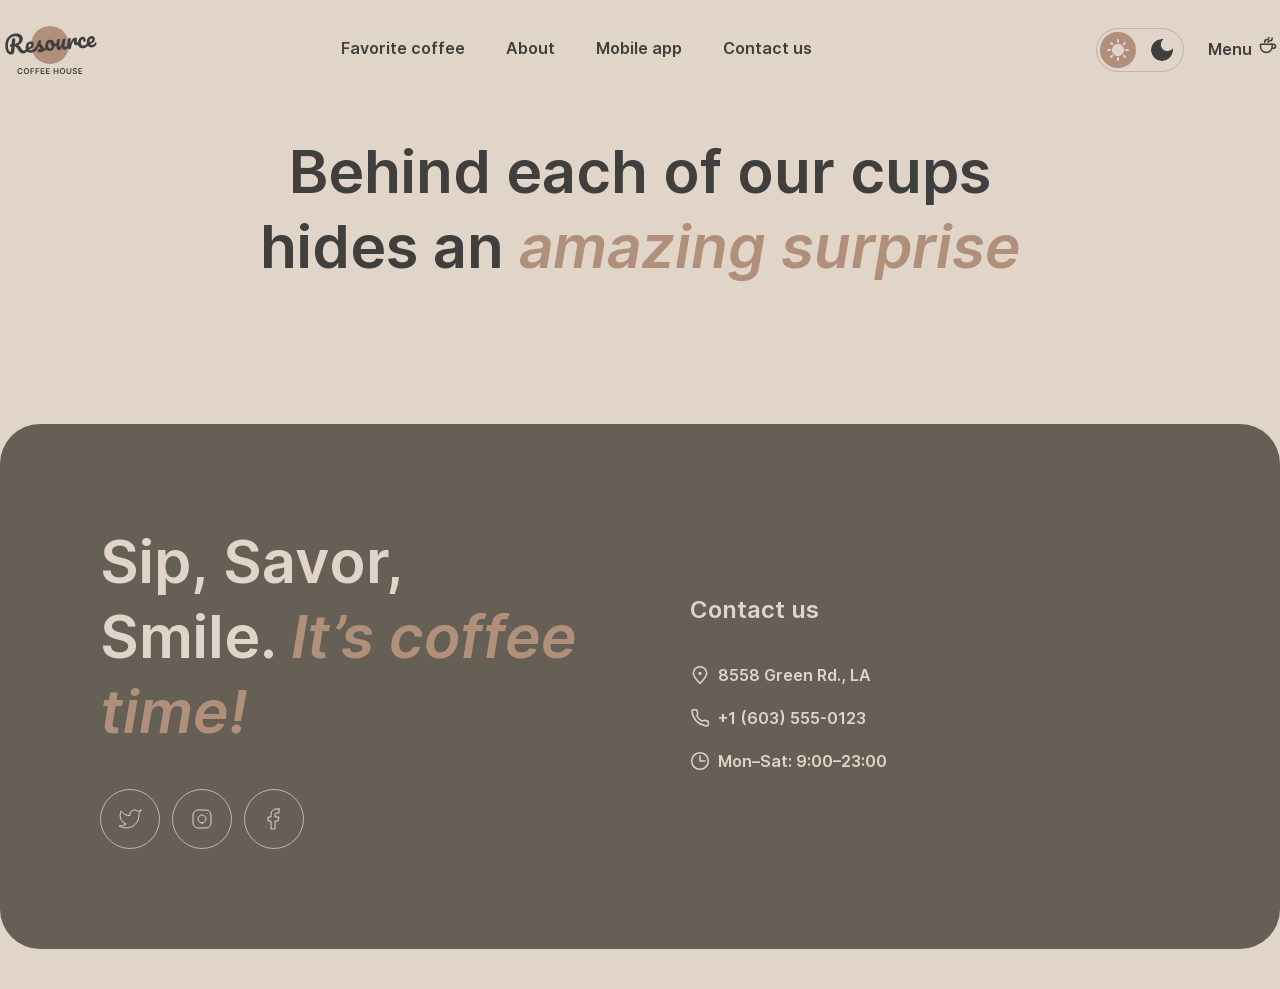
==== catalog/index.html @ 2cb9c3e8 "feat: add catalog page" ====
<!DOCTYPE html>
<html lang="en">
	<head>
		<meta charset="UTF-8" />
		<meta name="viewport" content="width=device-width, initial-scale=1.0" />
		<title>Coffee House</title>
		<link rel="shortcut icon" type="image/svg" href="../assets/img/favicon.svg">
		<link rel="stylesheet" href="../assets/css/normalize.css">
		<link rel="stylesheet" href="../assets/css/style.css">
	</head>
	<body>
		<header class="header">
			<div class="wrapper">
				<div class="logo">
					<a href="../" class="logo__link">
						<img src="../assets/img/logo.svg" alt="logo" class="logo__img" width="100" height="60">
					</a>
				</div>
				<nav class="nav">
					<ul class="nav__list list-reset">
						<li class="nav__item"><a href="../#favorite" class="nav__link">Favorite coffee</a></li>
						<li class="nav__item"><a href="../#about" class="nav__link">About</a></li>
						<li class="nav__item"><a href="../#app" class="nav__link">Mobile app</a></li>
						<li class="nav__item"><a href="#footer" class="nav__link">Contact us</a></li>
					</ul>
				</nav>
				<div class="actions">
					<button class="theme-btn btn-reset" aria-label="Toggle theme">
						<svg class="theme-btn__icon theme-btn__icon_light active" aria-hidden="true">
							<use xlink:href="/assets/img/svg/sun.svg#sun"></use>
						</svg>
						<svg class="theme-btn__icon theme-btn__icon_dark" aria-hidden="true">
							<use xlink:href="/assets/img/svg/moon.svg#moon"></use>
						</svg>
					</button>
					<a href="./" class="menu-btn btn-reset"><span class="menu-btn__text">Menu</span>
						<svg class="menu-btn__icon" aria-hidden="true">
							<use xlink:href="/assets/img/svg/cup.svg#cup"></use>
						</svg>
					</a>
					<button class="burger btn-reset" aria-label="open burger">
            <span class="burger__line" aria-hidden="true"></span>
            <span class="burger__line" aria-hidden="true"></span>
          </button>
					<span class="overlay" aria-hidden="true"></span>
				</div>
			</div>
		</header>

		<main>
			<section class="menu">
				<div class="wrapper">
					<h1 class="title">Behind each of our cups hides an <em class="text-accent">amazing surprise</em></h1>
				</div>
			</section>
		</main>
	
		<footer class="footer" id="footer">
			<div class="wrapper">
				<div class="promo">
					<h2 class="title">Sip, Savor, Smile. 
						<em class="text-accent">It’s coffee time!</em>
					</h2>
					<ul class="social__list list-reset">
						<li class="social__item">
							<a href="" class="social__link" aria-label="Twitter" target="_blank" rel="noopener noreferrer">
								<svg class="icon" aria-hidden="true">
									<use xlink:href="../assets/img/svg/social/twitter.svg#link"></use>
								</svg>
							</a>
						</li>
						<li class="social__item">
							<a href="" class="social__link" aria-label="Instagram" target="_blank" rel="noopener noreferrer">
								<svg class="icon" aria-hidden="true">
									<use xlink:href="../assets/img/svg/social/instagram.svg#link"></use>
								</svg>
							</a>
						</li>
						<li class="social__item">
							<a href="" class="social__link" aria-label="Facebook" target="_blank" rel="noopener noreferrer">
								<svg class="icon" aria-hidden="true">
									<use xlink:href="../assets/img/svg/social/facebook.svg#link"></use>
								</svg>
							</a>
						</li>
					</ul>
				</div>
				<div class="contacts">
					<p class="contacts__title">Contact us</p>
					<ul class="contacts__list list-reset">
						<li class="contacts__item">
							<a href="https://maps.app.goo.gl/okd1rXwTDixUdJB59" class="contacts__link" target="_blank" rel="noopener noreferrer">
								<svg class="contacts__icon" aria-hidden="true">
									<use xlink:href="../assets/img/svg/contact/map.svg#link"></use>
								</svg>
								<span class="contacts__text">8558 Green Rd., LA</span>
							</a>
						</li>
						<li class="contacts__item">
							<a href="tel:+16035550123" class="contacts__link" target="_blank" rel="noopener noreferrer">
								<svg class="contacts__icon" aria-hidden="true">
									<use xlink:href="../assets/img/svg/contact/phone.svg#link"></use>
								</svg>
								<span class="contacts__text">+1 (603) 555-0123</span>
							</a>
						</li>
						<li class="contacts__item">
							<a href="" class="contacts__link">
								<svg class="contacts__icon" aria-hidden="true">
									<use xlink:href="../assets/img/svg/contact/clock.svg#link"></use>
								</svg>
								<span class="contacts__text">Mon–Sat: 9:00–23:00</span>
							</a>
						</li>
					</ul>
				</div>
			</div>
		</footer>

		<script src="../assets/js/burger.js"></script>
		<script src="../assets/js/theme.js"></script>
	</body>
</html>
---- assets/css/style.css ----
* {
  margin: 0;
  padding: 0;
  box-sizing: border-box;
}

section {
  padding: 50px 0;
}

.sprite {
  display: none;
}

.disable-scroll {
  overflow: hidden;
  -webkit-user-select: none;
     -moz-user-select: none;
          user-select: none;
}

@font-face {
  font-family: "Inter";
  src: local("Inter Regular"), local("Inter-Regular"), url(../fonts/Inter-Regular.woff2) format("woff2");
  font-weight: 400;
  font-display: swap;
  font-style: normal;
}
@font-face {
  font-family: "Inter";
  src: local("Inter Medium"), local("Inter-Medium"), url(../fonts/Inter-Medium.woff2) format("woff2");
  font-weight: 500;
  font-display: swap;
  font-style: normal;
}
@font-face {
  font-family: "Inter";
  src: local("Inter SemiBold"), local("Inter-SemiBold"), url(../fonts/Inter-SemiBold.woff2) format("woff2");
  font-weight: 600;
  font-display: swap;
  font-style: normal;
}
@font-face {
  font-family: "Inter";
  src: local("Inter SemiBoldItalic"), local("Inter-SemiBoldItalic"), url(../fonts/Inter-SemiBoldItalic.woff2) format("woff2");
  font-weight: 600;
  font-display: swap;
  font-style: italic;
}
:root {
  --bg: #e1d4c9;
  --bg-footer: #665f55;
  --text: #403f3d;
  --accent: #a9754f;
  --inverse: #e1d4c9;
  --border: #c1b6ad;
  --border-inverse: #665f55;
  --overlay: rgba(64, 63, 61, 0.5019607843);
}

[data-theme=dark] {
  --bg: #292826;
  --bg-footer: #403f3d;
  --text: #e1d4c9;
  --accent: #b0907a;
  --inverse: #e1d4c9;
  --border: #665f55;
  --border-inverse: #c1b6ad;
  --overlay: rgba(41, 40, 38, 0.5019607843);
}

body {
  font-family: "Inter", "Verdana", sans-serif;
  font-style: normal;
  font-weight: 600;
  font-size: 16px;
  line-height: 1.25;
  background-color: var(--bg);
  color: var(--text);
  transition: background-color 0.3s ease-in-out, color 0.3s ease-in-out;
}

.wrapper {
  width: 100%;
  max-width: 1360px;
  margin: 0 auto;
}

.title {
  margin-bottom: 40px;
  font-size: 60px;
}

.text-accent {
  font-style: italic;
  color: #b0907a;
}

@media screen and (max-width: 992px) {
  .wrapper {
    padding-left: 15px;
    padding-right: 15px;
  }
}
.banner {
  padding-top: 15px;
}
.banner .wrapper {
  padding: 100px;
  background: center/cover no-repeat url("../img/banner.avif");
  border-radius: 40px;
}
.banner__content {
  max-width: 530px;
  display: flex;
  flex-direction: column;
  row-gap: 41px;
  color: var(--inverse);
}
.banner__title {
  font-size: 72px;
  line-height: 1.05;
}
.banner__descr {
  font-weight: 500;
  font-size: 16px;
  line-height: 1.5;
}

.footer {
  margin: 50px 0 40px;
  color: var(--inverse);
}
.footer .wrapper {
  display: flex;
  justify-content: space-between;
  align-items: center;
  -moz-column-gap: 100px;
       column-gap: 100px;
  padding: 100px;
  background-color: var(--bg-footer);
  border-radius: 40px;
}
.footer .wrapper > * {
  flex: 1 1 50%;
}
.footer .social__list {
  display: flex;
  -moz-column-gap: 12px;
       column-gap: 12px;
}
.footer .social__item {
  line-height: 0;
}
.footer .social__link {
  width: 60px;
  height: 60px;
  display: inline-flex;
  justify-content: center;
  align-items: center;
  border: 1px solid var(--border);
  border-radius: 50%;
}
.footer .social__link .icon {
  width: 24px;
  height: 24px;
}
.footer .contacts__title {
  font-size: 24px;
  line-height: 1.25;
}
.footer .contacts__list {
  margin-top: 38px;
  display: flex;
  flex-direction: column;
  align-items: flex-start;
  row-gap: 14px;
}
.footer .contacts__item {
  line-height: 0;
}
.footer .contacts__link {
  padding-bottom: 3px;
  display: flex;
  align-items: center;
  -moz-column-gap: 8px;
       column-gap: 8px;
  color: inherit;
  border-bottom: 2px solid transparent;
  transition: border-bottom 0.3s ease-in-out;
}
.footer .contacts__link:hover {
  border-color: #e1d4c9;
}
.footer .contacts__icon {
  width: 20px;
  height: 20px;
}
.footer .contacts__text {
  font-size: 16px;
  line-height: 1.5;
}

.header {
  margin-top: 20px;
}
.header .wrapper {
  display: flex;
  justify-content: space-between;
  align-items: center;
  -moz-column-gap: 20px;
       column-gap: 20px;
}
.header .logo__img {
  width: 100px;
  height: 60px;
}
.header .actions {
  margin-top: -5px;
  display: flex;
  align-items: center;
  -moz-column-gap: 22px;
       column-gap: 22px;
}
.header .wrapper:not(:has(.nav.open)) .overlay {
  opacity: 0;
  visibility: hidden;
}
.header .wrapper:has(.nav.open) .overlay {
  opacity: 1;
  visibility: visible;
}

.nav__list {
  margin-top: -8px;
  margin-left: -43px;
  display: flex;
  justify-content: center;
  align-items: center;
  -moz-column-gap: 37px;
       column-gap: 37px;
}
.nav__link {
  padding: 6px 0;
  color: var(--text);
  border: 2px solid transparent;
  transition: border-color 0.3s ease-in-out;
}
.nav__link:hover {
  border-bottom: 2px solid var(--text);
}

@media screen and (max-width: 992px) {
  .nav__list,
  .header .actions {
    margin: 0;
  }
}
@media screen and (max-width: 830px) {
  .nav {
    position: fixed;
    z-index: 15;
    top: 0;
    right: -100%;
    width: min(100vw, 768px);
    height: 100vh;
    background-color: var(--bg);
    display: flex;
    flex-direction: column;
    align-items: center;
    justify-content: center;
    row-gap: 25px;
    opacity: 0;
    visibility: hidden;
    transition: right 0.3s linear, opacity 0.3s ease, visibility 0.3s ease;
  }
  .nav.open {
    right: 0;
    opacity: 1;
    visibility: visible;
  }
  .nav.open .nav__list {
    flex-direction: column;
    row-gap: 30px;
  }
}
.burger {
  flex-shrink: 0;
  width: 44px;
  height: 44px;
  position: relative;
  z-index: 0;
  cursor: pointer;
  background-color: transparent;
  border: 1px solid var(--text);
  border-radius: 50%;
}
.burger__line {
  width: 16px;
  height: 2px;
  display: block;
  position: absolute;
  left: 50%;
  background-color: var(--text);
}
.burger__line:nth-child(1) {
  top: calc(50% - 4px);
  transform: translateX(-50%) translateY(0);
  transition: top 0.3s cubic-bezier(0.21, 0.83, 0.26, 0.87) 0.3s, transform 0.3s cubic-bezier(0.21, 0.83, 0.26, 0.87);
}
.burger__line:nth-child(2) {
  top: calc(50% + 4px);
  transform: translateX(-50%) translateY(-100%);
  transition: top 0.3s cubic-bezier(0.21, 0.83, 0.26, 0.87) 0.3s, transform 0.3s cubic-bezier(0.21, 0.83, 0.26, 0.87);
}

.burger_open .burger__line:nth-child(1) {
  top: 50%;
  transform: translateX(-50%) translateY(-50%) rotate(45deg);
  transition: top 0.3s cubic-bezier(0.21, 0.83, 0.26, 0.87), transform 0.3s cubic-bezier(0.21, 0.83, 0.26, 0.87) 0.3s;
}
.burger_open .burger__line:nth-child(2) {
  top: 50%;
  transform: translateX(-50%) translateY(-50%) rotate(-45deg);
  transition: top 0.3s cubic-bezier(0.21, 0.83, 0.26, 0.87), transform 0.3s cubic-bezier(0.21, 0.83, 0.26, 0.87) 0.3s;
}

.overlay {
  position: fixed;
  z-index: 5;
  inset: 0;
  background-color: var(--overlay);
  backdrop-filter: blur(2px);
  transition: opacity 0.3s ease-in-out, visibility 0.3s linear;
}

@media screen and (min-width: 830.5px) {
  .burger,
  .overlay {
    display: none;
  }
}
.carousel .title {
  text-align: center;
}
.carousel .slider {
  position: relative;
  z-index: 0;
  padding-bottom: 43px;
}
.carousel .slider__btn {
  position: absolute;
  top: calc(50% - 22px);
  transform: translateY(-50%);
  z-index: 5;
}
.carousel .slider__btn_next {
  right: 5px;
}
.carousel .slider__btn_prev {
  left: 5px;
}
.carousel .slider__pagination {
  position: absolute;
  bottom: 0;
  left: 0;
  right: 0;
  display: flex;
  justify-content: center;
  align-items: center;
  -moz-column-gap: 12px;
       column-gap: 12px;
}
.carousel .slider__pagination .bullet {
  width: 40px;
  height: 5px;
  border-radius: 100px;
  background-color: var(--border);
  cursor: pointer;
  transition: background-color 0.3s ease-in-out;
}
.carousel .slider__pagination .bullet.active {
  background-color: var(--border-inverse);
}
.carousel .slide {
  display: flex;
  flex-direction: column;
  align-items: center;
}
.carousel .slide__title {
  margin-top: 21px;
  font-size: 24px;
  line-height: 1.25;
}
.carousel .slide__descr {
  max-width: 470px;
  margin-top: 15px;
  font-size: 16px;
  font-weight: 500;
  line-height: 1.5;
  text-align: center;
}
.carousel .slide__price {
  margin-top: 17px;
  font-size: 24px;
}

.gallery .imgs {
  -moz-column-count: 2;
       column-count: 2;
  -moz-column-gap: 40px;
       column-gap: 40px;
  width: 100%;
}
.gallery .imgs__item {
  display: inline-block;
  width: 100%;
  margin-bottom: 36px;
}
.gallery .imgs__img {
  width: 100%;
  height: auto;
  display: block;
  border-radius: 20px;
  transition: transform 0.3s ease-in-out;
}
.gallery .imgs__img:hover {
  transform: scale(0.9);
}

.app {
  padding-top: 10px;
}
.app .wrapper {
  display: flex;
  justify-content: space-between;
  align-items: center;
}
.app__info {
  display: flex;
  flex-direction: column;
  row-gap: 40px;
}
.app__info .title {
  margin: 0;
}
.app__descr {
  max-width: 630px;
  font-weight: 400;
  line-height: 1.5;
}
.app__img {
  flex-shrink: 0;
}
.app__links {
  display: flex;
  align-items: center;
  -moz-column-gap: 20px;
       column-gap: 20px;
}
.app__link {
  display: inline-block;
  width: 200px;
  height: 64px;
  padding: 12px 20px;
  border: 1px solid var(--border-inverse);
  border-radius: 100px;
  transition: background-color 0.3s ease-in-out;
}
.app__link:hover {
  background-color: var(--bg-footer);
}
.app__link:hover .icon {
  fill: #e1d4c9;
}
.app__link .icon {
  width: 122px;
  height: 40px;
  fill: var(--text);
  transition: fill 0.3s ease-in-out;
}
.app__link_gp .icon {
  width: 136px;
}

.menu .title {
  max-width: 800px;
  margin: 0 auto 40px;
  text-align: center;
}

.brn {
  border: 1px solid #665f55;
}

.banner__link {
  width: 200px;
  height: 64px;
  display: flex;
  justify-content: center;
  align-items: center;
  -moz-column-gap: 8px;
       column-gap: 8px;
  color: var(--text);
  background-color: var(--bg);
  border-radius: 100px;
}
.banner__link .icon {
  width: 20px;
  height: 20px;
  display: none;
  stroke: var(--text);
}
.banner__link:hover .icon {
  display: block;
}

.menu-btn {
  padding: 0 0 6px;
  font-size: 16px;
  font-weight: 600;
  color: var(--text);
  display: flex;
  align-items: baseline;
  -moz-column-gap: 6px;
       column-gap: 6px;
  border: 2px solid transparent;
  transition: border-color 0.3s ease-in-out;
}
.menu-btn:hover {
  border-bottom: 2px solid var(--text);
}
.menu-btn__icon {
  width: 20px;
  height: 20px;
  stroke: var(--text);
}

.theme-btn {
  padding: 3px;
  display: flex;
  align-items: center;
  -moz-column-gap: 8px;
       column-gap: 8px;
  border: 1px solid #c1b6ad;
  border-radius: 100px;
}
.theme-btn:hover .theme-btn__icon:not(.active) {
  fill: #e1d4c9;
  background-color: var(--bg-footer);
}
.theme-btn__icon {
  width: 36px;
  height: 36px;
  padding: 7px;
  border-radius: 50%;
  background-color: transparent;
  transition: background-color 0.3s ease-in-out, fill 0.3s ease-in-out;
}
.theme-btn__icon_light {
  fill: var(--inverse);
}
.theme-btn__icon_dark {
  fill: var(--text);
}
.theme-btn__icon.active {
  fill: #e1d4c9;
  background-color: #b0907a;
}

.slider__btn {
  width: 60px;
  height: 60px;
  border: 1px solid var(--border-inverse);
  border-radius: 50%;
  cursor: pointer;
  background-color: transparent;
  transition: background-color 0.3s ease-in-out, border-color 0.3s ease-in-out;
}
.slider__btn .btn__icon {
  width: 14px;
  height: 13px;
  fill: "none";
  stroke: var(--text);
  transition: stroke 0.3s ease-in-out;
}
.slider__btn:hover {
  border-color: var(--bg-footer);
  background-color: var(--bg-footer);
}
.slider__btn:hover .btn__icon {
  stroke: var(--inverse);
}
.slider__btn_prev .btn__icon {
  transform: scaleX(-1);
}

@media screen and (max-width: 830px) {
  .menu-btn {
    display: none;
  }
}/*# sourceMappingURL=style.css.map */
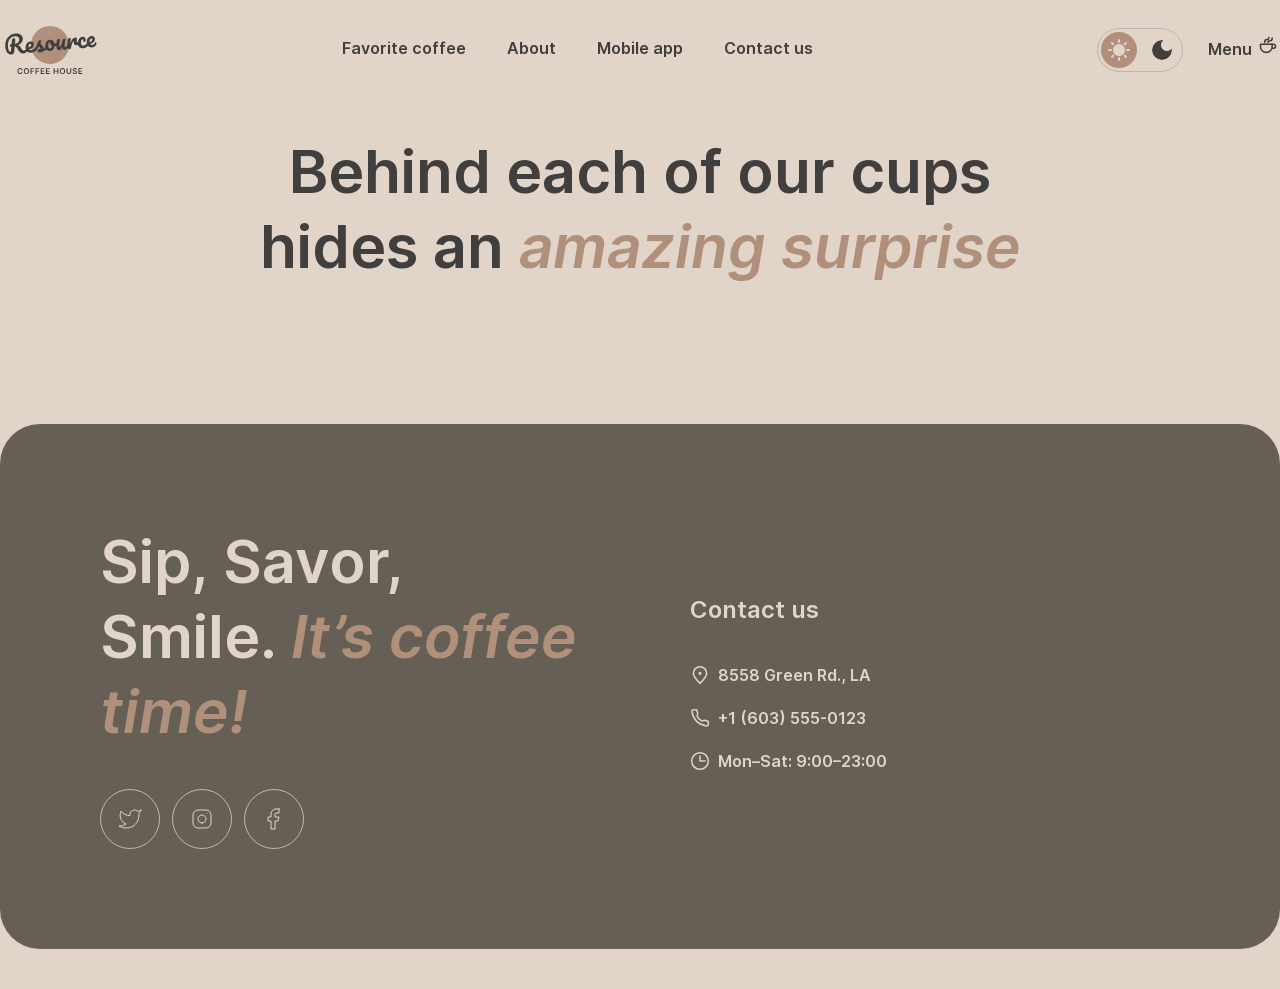
==== commit a6078e97: "feat: add adaptive" ====
--- a/catalog/index.html
+++ b/catalog/index.html
@@ -13,7 +13,12 @@
 			<div class="wrapper">
 				<div class="logo">
 					<a href="../" class="logo__link">
-						<img src="../assets/img/logo.svg" alt="logo" class="logo__img" width="100" height="60">
+						<svg class="logo__img logo__img_light" width="100" height="60">
+							<use xlink:href="../assets/img/logo.svg#logo"></use>
+						</svg>
+						<svg class="logo__img logo__img_dark" width="100" height="60">
+							<use xlink:href="../assets/img/logo-dark.svg#logo"></use>
+						</svg>
 					</a>
 				</div>
 				<nav class="nav">
--- a/assets/css/style.css
+++ b/assets/css/style.css
@@ -98,17 +98,29 @@
 
 @media screen and (max-width: 992px) {
   .wrapper {
-    padding-left: 15px;
-    padding-right: 15px;
+    padding-left: 40px;
+    padding-right: 40px;
+  }
+}
+@media screen and (max-width: 576px) {
+  .wrapper {
+    padding-left: 16px;
+    padding-right: 16px;
+  }
+  .title {
+    margin-bottom: 40px;
+    font-size: 32px;
   }
 }
 .banner {
   padding-top: 15px;
 }
 .banner .wrapper {
+  position: relative;
+  z-index: 0;
   padding: 100px;
-  background: center/cover no-repeat url("../img/banner.avif");
   border-radius: 40px;
+  overflow: hidden;
 }
 .banner__content {
   max-width: 530px;
@@ -122,11 +134,44 @@
   line-height: 1.05;
 }
 .banner__descr {
-  font-weight: 500;
+  font-weight: 400;
   font-size: 16px;
   line-height: 1.5;
 }
-
+.banner__video {
+  position: absolute;
+  z-index: -1;
+  top: 50%;
+  left: 50%;
+  width: 100%;
+  height: 100%;
+  transform: translate(-50%, -50%);
+  -o-object-fit: cover;
+     object-fit: cover;
+}
+
+@media screen and (max-width: 992px) {
+  .banner {
+    padding-left: 40px;
+    padding-right: 40px;
+  }
+  .banner .wrapper {
+    padding: 100px 60px;
+  }
+}
+@media screen and (max-width: 576px) {
+  .banner {
+    padding-left: 16px;
+    padding-right: 16px;
+  }
+  .banner .wrapper {
+    padding: 60px 16px;
+  }
+  .banner__title {
+    font-size: 42px;
+    line-height: 1.15;
+  }
+}
 .footer {
   margin: 50px 0 40px;
   color: var(--inverse);
@@ -135,8 +180,7 @@
   display: flex;
   justify-content: space-between;
   align-items: center;
-  -moz-column-gap: 100px;
-       column-gap: 100px;
+  gap: 100px;
   padding: 100px;
   background-color: var(--bg-footer);
   border-radius: 40px;
@@ -161,9 +205,18 @@
   border: 1px solid var(--border);
   border-radius: 50%;
 }
+.footer .social__link:hover {
+  border-color: var(--bg);
+  background-color: var(--bg);
+}
+.footer .social__link:hover .icon {
+  stroke: var(--text);
+}
 .footer .social__link .icon {
   width: 24px;
   height: 24px;
+  stroke: #e1d4c9;
+  transition: stroke 0.3s ease-in-out;
 }
 .footer .contacts__title {
   font-size: 24px;
@@ -201,6 +254,39 @@
   line-height: 1.5;
 }
 
+@media screen and (max-width: 992px) {
+  .footer {
+    padding-left: 40px;
+    padding-right: 40px;
+  }
+  .footer .wrapper {
+    padding: 100px 60px;
+    -moz-column-gap: 40px;
+         column-gap: 40px;
+  }
+}
+@media screen and (max-width: 800px) {
+  .footer .wrapper {
+    flex-direction: column;
+    align-items: flex-start;
+  }
+  .footer .wrapper .title {
+    max-width: 570px;
+  }
+  .footer .wrapper .title .text-accent {
+    display: block;
+  }
+}
+@media screen and (max-width: 576px) {
+  .footer {
+    padding-left: 16px;
+    padding-right: 16px;
+  }
+  .footer .wrapper {
+    padding: 60px 16px;
+    row-gap: 40px;
+  }
+}
 .header {
   margin-top: 20px;
 }
@@ -219,8 +305,8 @@
   margin-top: -5px;
   display: flex;
   align-items: center;
-  -moz-column-gap: 22px;
-       column-gap: 22px;
+  -moz-column-gap: 23px;
+       column-gap: 23px;
 }
 .header .wrapper:not(:has(.nav.open)) .overlay {
   opacity: 0;
@@ -231,6 +317,23 @@
   visibility: visible;
 }
 
+.logo__img_dark {
+  display: none;
+}
+
+[data-theme=dark] .logo__img_light {
+  display: none;
+}
+[data-theme=dark] .logo__img_dark {
+  display: inline-block;
+}
+
+@media screen and (max-width: 576px) {
+  .header .actions {
+    -moz-column-gap: 11px;
+         column-gap: 11px;
+  }
+}
 .nav__list {
   margin-top: -8px;
   margin-left: -43px;
@@ -249,10 +352,26 @@
 .nav__link:hover {
   border-bottom: 2px solid var(--text);
 }
-
+.nav__item_md .nav__link {
+  display: flex;
+  align-items: center;
+  -moz-column-gap: 16px;
+       column-gap: 16px;
+}
+.nav__icon {
+  margin-bottom: 4px;
+  width: 40px;
+  height: 40px;
+  stroke: var(--text);
+}
+
+@media screen and (min-width: 830.5px) {
+  .nav__item_md {
+    display: none;
+  }
+}
 @media screen and (max-width: 992px) {
-  .nav__list,
-  .header .actions {
+  .nav__list {
     margin: 0;
   }
 }
@@ -279,9 +398,20 @@
     opacity: 1;
     visibility: visible;
   }
-  .nav.open .nav__list {
+  .nav__list {
     flex-direction: column;
-    row-gap: 30px;
+    row-gap: 60px;
+  }
+  .nav__link {
+    padding: 0;
+    font-size: 32px;
+    border: none;
+  }
+  .nav__link:hover {
+    border: none;
+  }
+  .nav__item_md {
+    margin-top: 40px;
   }
 }
 .burger {
@@ -396,7 +526,7 @@
   max-width: 470px;
   margin-top: 15px;
   font-size: 16px;
-  font-weight: 500;
+  font-weight: 400;
   line-height: 1.5;
   text-align: center;
 }
@@ -405,11 +535,31 @@
   font-size: 24px;
 }
 
+@media screen and (max-width: 992px) {
+  .carousel .slider__btn_prev {
+    left: 0;
+  }
+  .carousel .slider__btn_next {
+    right: 0px;
+  }
+}
+@media screen and (max-width: 576px) {
+  .slider__btn {
+    display: none;
+  }
+  .carousel .slider__pagination .bullet {
+    height: 4px;
+  }
+  .slide__img {
+    width: -moz-fit-content;
+    width: fit-content;
+    max-width: 100%;
+  }
+}
 .gallery .imgs {
   -moz-column-count: 2;
        column-count: 2;
-  -moz-column-gap: 40px;
-       column-gap: 40px;
+  gap: 40px;
   width: 100%;
 }
 .gallery .imgs__item {
@@ -428,6 +578,23 @@
   transform: scale(0.9);
 }
 
+@media screen and (max-width: 800px) {
+  .gallery .imgs {
+    -moz-column-count: 1;
+         column-count: 1;
+  }
+  .gallery .imgs__item:not(:first-child, :last-child) {
+    display: none;
+  }
+  .gallery .imgs__img {
+    width: 100%;
+    height: 590px;
+    -o-object-fit: cover;
+       object-fit: cover;
+    -o-object-position: center;
+       object-position: center;
+  }
+}
 .app {
   padding-top: 10px;
 }
@@ -450,7 +617,7 @@
   line-height: 1.5;
 }
 .app__img {
-  flex-shrink: 0;
+  flex: 1 1 50%;
 }
 .app__links {
   display: flex;
@@ -483,6 +650,30 @@
   width: 136px;
 }
 
+@media screen and (max-width: 1100px) {
+  .app .wrapper {
+    flex-direction: column;
+    row-gap: 100px;
+  }
+  .app__descr {
+    max-width: 670px;
+  }
+  .app__img {
+    flex: auto;
+    width: 100%;
+    max-width: -moz-fit-content;
+    max-width: fit-content;
+  }
+}
+@media screen and (max-width: 576px) {
+  .app__links {
+    flex-wrap: wrap;
+    row-gap: 20px;
+  }
+  .app .wrapper {
+    row-gap: 40px;
+  }
+}
 .menu .title {
   max-width: 800px;
   margin: 0 auto 40px;
@@ -561,6 +752,8 @@
   fill: var(--inverse);
 }
 .theme-btn__icon_dark {
+  width: 34px;
+  height: 34px;
   fill: var(--text);
 }
 .theme-btn__icon.active {
@@ -595,8 +788,27 @@
   transform: scaleX(-1);
 }
 
+@media screen and (max-width: 992px) {
+  .banner__link .icon {
+    display: inline-block;
+  }
+}
 @media screen and (max-width: 830px) {
   .menu-btn {
     display: none;
   }
+  .theme-btn {
+    padding: 5px 3px;
+    padding-right: 10px;
+    -moz-column-gap: 14px;
+         column-gap: 14px;
+  }
+  .theme-btn__icon {
+    width: 44px;
+    height: 40px;
+  }
+  .theme-btn__icon_dark {
+    width: 32px;
+    height: 32px;
+  }
 }/*# sourceMappingURL=style.css.map */
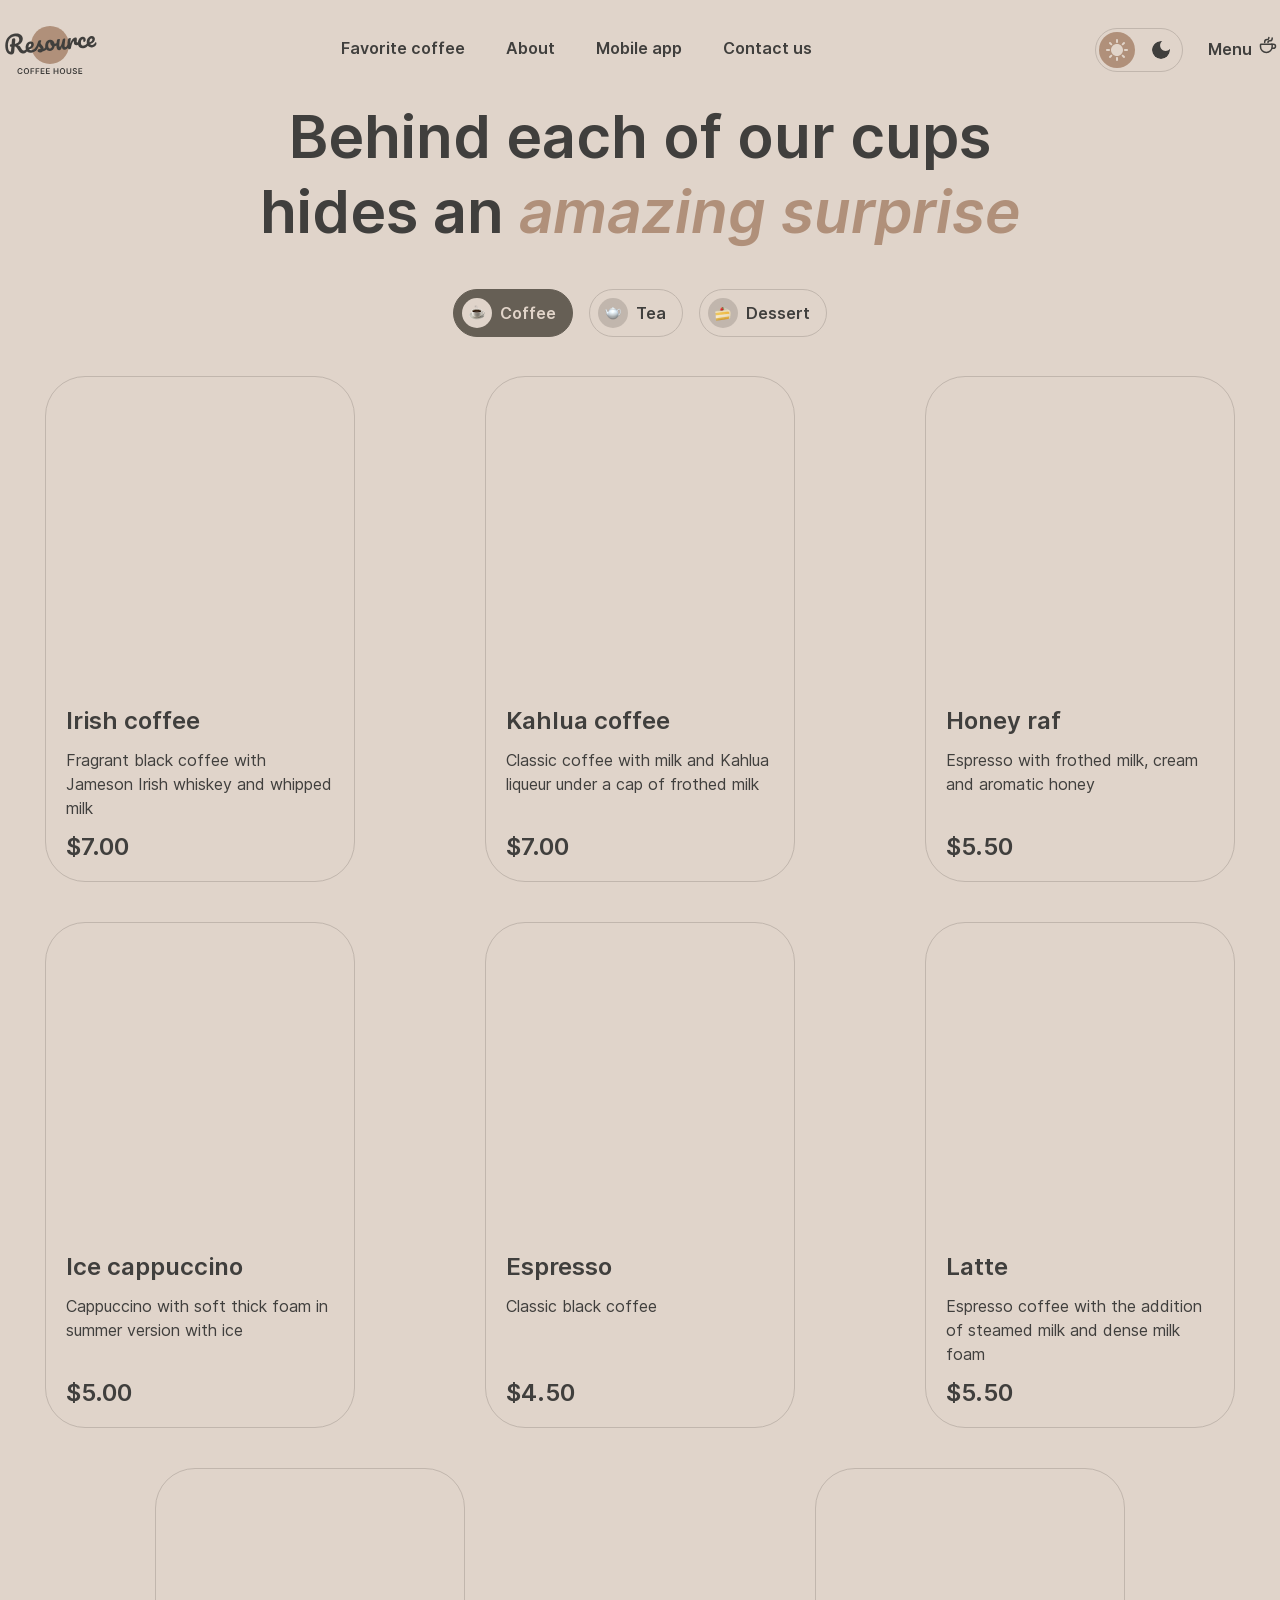
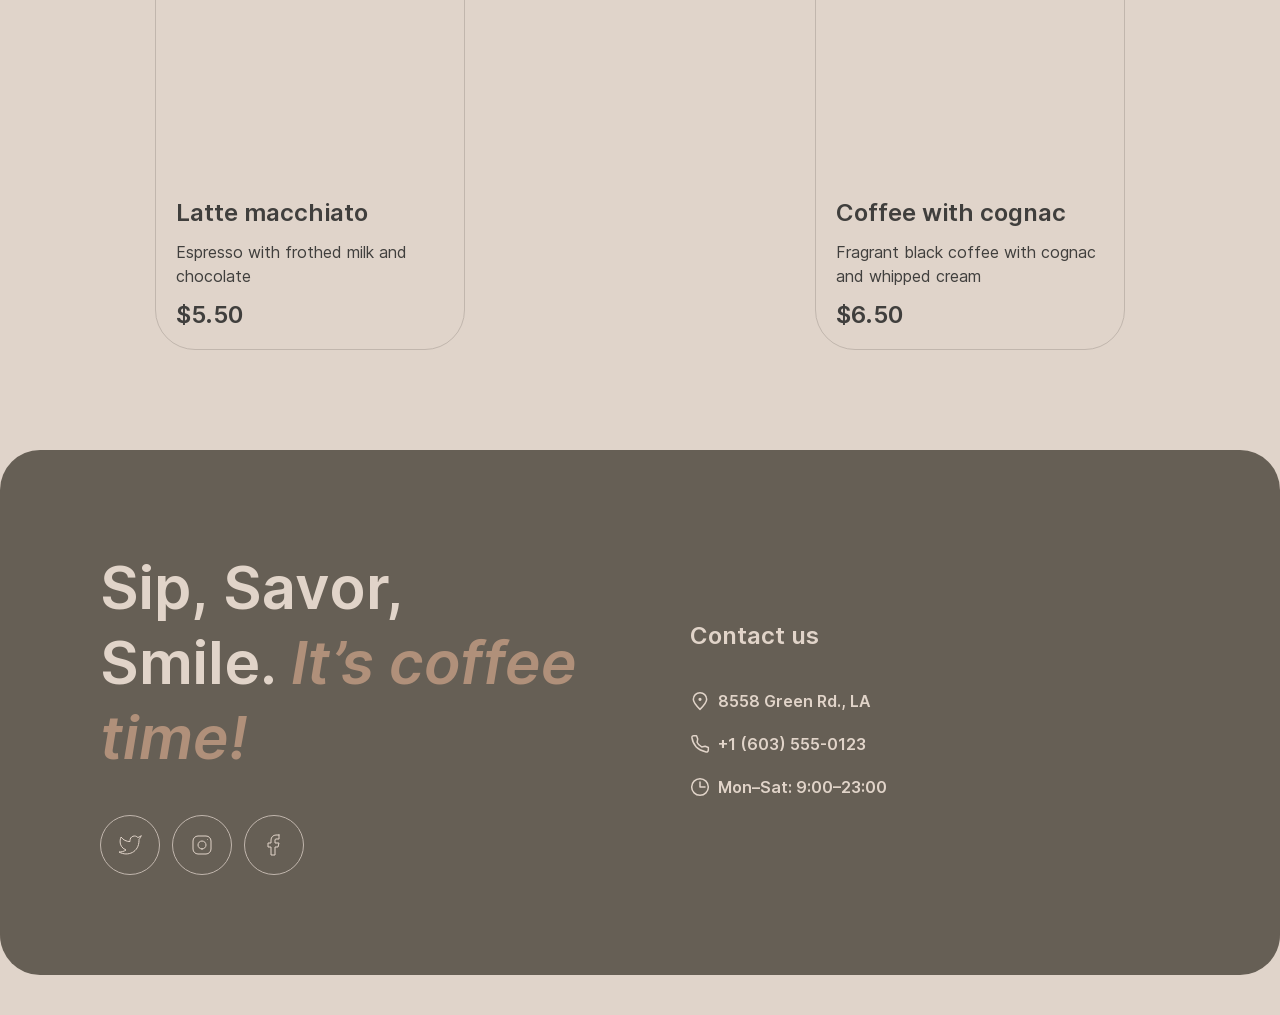
==== commit cddfe420: "feat: add cards" ====
--- a/catalog/index.html
+++ b/catalog/index.html
@@ -1,8 +1,8 @@
 <!DOCTYPE html>
 <html lang="en">
 	<head>
-		<meta charset="UTF-8" />
-		<meta name="viewport" content="width=device-width, initial-scale=1.0" />
+		<meta charset="UTF-8">
+		<meta name="viewport" content="width=device-width, initial-scale=1.0">
 		<title>Coffee House</title>
 		<link rel="shortcut icon" type="image/svg" href="../assets/img/favicon.svg">
 		<link rel="stylesheet" href="../assets/css/normalize.css">
@@ -27,20 +27,27 @@
 						<li class="nav__item"><a href="../#about" class="nav__link">About</a></li>
 						<li class="nav__item"><a href="../#app" class="nav__link">Mobile app</a></li>
 						<li class="nav__item"><a href="#footer" class="nav__link">Contact us</a></li>
+						<li class="nav__item nav__item_md">
+							<a href="./" class="nav__link">Menu 
+								<svg class="nav__icon" aria-hidden="true">
+									<use xlink:href="../assets/img/svg/coffee-cup.svg#cup"></use>
+								</svg>
+							</a>
+						</li>
 					</ul>
 				</nav>
 				<div class="actions">
 					<button class="theme-btn btn-reset" aria-label="Toggle theme">
 						<svg class="theme-btn__icon theme-btn__icon_light active" aria-hidden="true">
-							<use xlink:href="/assets/img/svg/sun.svg#sun"></use>
+							<use xlink:href="../assets/img/svg/sun.svg#sun"></use>
 						</svg>
 						<svg class="theme-btn__icon theme-btn__icon_dark" aria-hidden="true">
-							<use xlink:href="/assets/img/svg/moon.svg#moon"></use>
+							<use xlink:href="../assets/img/svg/moon.svg#moon"></use>
 						</svg>
 					</button>
 					<a href="./" class="menu-btn btn-reset"><span class="menu-btn__text">Menu</span>
 						<svg class="menu-btn__icon" aria-hidden="true">
-							<use xlink:href="/assets/img/svg/cup.svg#cup"></use>
+							<use xlink:href="../assets/img/svg/cup.svg#cup"></use>
 						</svg>
 					</a>
 					<button class="burger btn-reset" aria-label="open burger">
@@ -56,6 +63,10 @@
 			<section class="menu">
 				<div class="wrapper">
 					<h1 class="title">Behind each of our cups hides an <em class="text-accent">amazing surprise</em></h1>
+					<div class="tabs" data-tabs="tab">
+						<ul class="tabs__nav list-reset"></ul>
+						<div class="tabs__content"></div>
+					</div>
 				</div>
 			</section>
 		</main>
@@ -68,21 +79,21 @@
 					</h2>
 					<ul class="social__list list-reset">
 						<li class="social__item">
-							<a href="" class="social__link" aria-label="Twitter" target="_blank" rel="noopener noreferrer">
+							<a href="https://x.com/" class="social__link" aria-label="Twitter" target="_blank" rel="noopener noreferrer">
 								<svg class="icon" aria-hidden="true">
 									<use xlink:href="../assets/img/svg/social/twitter.svg#link"></use>
 								</svg>
 							</a>
 						</li>
 						<li class="social__item">
-							<a href="" class="social__link" aria-label="Instagram" target="_blank" rel="noopener noreferrer">
+							<a href="https://www.instagram.com/" class="social__link" aria-label="Instagram" target="_blank" rel="noopener noreferrer">
 								<svg class="icon" aria-hidden="true">
 									<use xlink:href="../assets/img/svg/social/instagram.svg#link"></use>
 								</svg>
 							</a>
 						</li>
 						<li class="social__item">
-							<a href="" class="social__link" aria-label="Facebook" target="_blank" rel="noopener noreferrer">
+							<a href="https://www.facebook.com/" class="social__link" aria-label="Facebook" target="_blank" rel="noopener noreferrer">
 								<svg class="icon" aria-hidden="true">
 									<use xlink:href="../assets/img/svg/social/facebook.svg#link"></use>
 								</svg>
@@ -110,12 +121,12 @@
 							</a>
 						</li>
 						<li class="contacts__item">
-							<a href="" class="contacts__link">
+							<div class="contacts__link contacts__link_time">
 								<svg class="contacts__icon" aria-hidden="true">
 									<use xlink:href="../assets/img/svg/contact/clock.svg#link"></use>
 								</svg>
 								<span class="contacts__text">Mon–Sat: 9:00–23:00</span>
-							</a>
+							</div>
 						</li>
 					</ul>
 				</div>
@@ -124,5 +135,6 @@
 
 		<script src="../assets/js/burger.js"></script>
 		<script src="../assets/js/theme.js"></script>
+		<script type="module" src="../assets/js/draw-cards.js"></script>
 	</body>
 </html>
--- a/assets/css/style.css
+++ b/assets/css/style.css
@@ -12,13 +12,14 @@
   display: none;
 }
 
-.disable-scroll {
-  overflow: hidden;
-  -webkit-user-select: none;
-     -moz-user-select: none;
-          user-select: none;
-}
-
+@media screen and (max-width: 830px) {
+  .disable-scroll {
+    overflow: hidden;
+    -webkit-user-select: none;
+       -moz-user-select: none;
+            user-select: none;
+  }
+}
 @font-face {
   font-family: "Inter";
   src: local("Inter Regular"), local("Inter-Regular"), url(../fonts/Inter-Regular.woff2) format("woff2");
@@ -48,6 +49,7 @@
   font-style: italic;
 }
 :root {
+  --body: #e0d4ca;
   --bg: #e1d4c9;
   --bg-footer: #665f55;
   --text: #403f3d;
@@ -59,6 +61,7 @@
 }
 
 [data-theme=dark] {
+  --body: #292826;
   --bg: #292826;
   --bg-footer: #403f3d;
   --text: #e1d4c9;
@@ -75,7 +78,7 @@
   font-weight: 600;
   font-size: 16px;
   line-height: 1.25;
-  background-color: var(--bg);
+  background-color: var(--body);
   color: var(--text);
   transition: background-color 0.3s ease-in-out, color 0.3s ease-in-out;
 }
@@ -94,6 +97,10 @@
 .text-accent {
   font-style: italic;
   color: #b0907a;
+}
+
+.menu {
+  padding-top: 15px;
 }
 
 @media screen and (max-width: 992px) {
@@ -245,6 +252,9 @@
 .footer .contacts__link:hover {
   border-color: #e1d4c9;
 }
+.footer .contacts__link_time:hover {
+  border-color: transparent;
+}
 .footer .contacts__icon {
   width: 20px;
   height: 20px;
@@ -377,12 +387,13 @@
 }
 @media screen and (max-width: 830px) {
   .nav {
+    padding-top: 50px;
     position: fixed;
     z-index: 15;
-    top: 0;
+    top: 85px;
     right: -100%;
     width: min(100vw, 768px);
-    height: 100vh;
+    height: calc(100vh - 85px);
     background-color: var(--bg);
     display: flex;
     flex-direction: column;
@@ -391,7 +402,8 @@
     row-gap: 25px;
     opacity: 0;
     visibility: hidden;
-    transition: right 0.3s linear, opacity 0.3s ease, visibility 0.3s ease;
+    overflow-y: auto;
+    transition: right 0.3s linear, opacity 0.3s ease, visibility 0.3s ease, background-color 0.3s ease-in-out;
   }
   .nav.open {
     right: 0;
@@ -459,6 +471,7 @@
   position: fixed;
   z-index: 5;
   inset: 0;
+  top: 85px;
   background-color: var(--overlay);
   backdrop-filter: blur(2px);
   transition: opacity 0.3s ease-in-out, visibility 0.3s linear;
@@ -483,6 +496,9 @@
   top: calc(50% - 22px);
   transform: translateY(-50%);
   z-index: 5;
+  display: flex;
+  justify-content: center;
+  align-items: center;
 }
 .carousel .slider__btn_next {
   right: 5px;
@@ -680,6 +696,68 @@
   text-align: center;
 }
 
+.tabs__nav {
+  display: flex;
+  justify-content: center;
+  align-items: center;
+  -moz-column-gap: 16px;
+       column-gap: 16px;
+}
+.tabs__nav-btn {
+  padding: 8px 16px 8px 8px;
+  font-size: 16px;
+  font-weight: 600;
+  line-height: 1.5;
+  text-transform: capitalize;
+  color: var(--text);
+  border: 1px solid var(--border);
+  border-radius: 100px;
+  display: flex;
+  align-items: center;
+  -moz-column-gap: 8px;
+       column-gap: 8px;
+  transition: color 0.3s ease-in-out, border-color 0.3s ease-in-out, background-color 0.3s ease-in-out;
+}
+.tabs__nav-btn:hover {
+  color: #e1d4c9;
+  border-color: var(--bg-footer);
+  background-color: var(--bg-footer);
+}
+.tabs__nav-btn.active {
+  color: #e1d4c9;
+  border-color: var(--bg-footer);
+  background-color: var(--bg-footer);
+}
+.tabs__nav-btn.active .tabs__nav-icon {
+  background-color: var(--body);
+}
+.tabs__nav-icon {
+  width: 30px;
+  height: 30px;
+  border-radius: 50%;
+  background-color: var(--border);
+  display: flex;
+  justify-content: center;
+  align-items: center;
+  transition: background-color 0.3s ease-in-out;
+}
+.tabs__panel {
+  display: none;
+  justify-content: space-around;
+  flex-wrap: wrap;
+  gap: 40px;
+}
+.tabs__panel.active {
+  display: flex;
+}
+.tabs__content {
+  margin-top: 39px;
+}
+
+button {
+  font-family: "Inter", "Verdana", sans-serif;
+}
+
 .brn {
   border: 1px solid #665f55;
 }
@@ -744,7 +822,7 @@
   width: 36px;
   height: 36px;
   padding: 7px;
-  border-radius: 50%;
+  border-radius: 100px;
   background-color: transparent;
   transition: background-color 0.3s ease-in-out, fill 0.3s ease-in-out;
 }
@@ -752,8 +830,7 @@
   fill: var(--inverse);
 }
 .theme-btn__icon_dark {
-  width: 34px;
-  height: 34px;
+  padding: 9px;
   fill: var(--text);
 }
 .theme-btn__icon.active {
@@ -773,7 +850,7 @@
 .slider__btn .btn__icon {
   width: 14px;
   height: 13px;
-  fill: "none";
+  fill: none;
   stroke: var(--text);
   transition: stroke 0.3s ease-in-out;
 }
@@ -788,10 +865,34 @@
   transform: scaleX(-1);
 }
 
+.tabs__more {
+  width: 60px;
+  height: 60px;
+  display: none;
+  padding: 18px;
+  border: 1px solid var(--border-inverse);
+  border-radius: 50%;
+  stroke: var(--text);
+}
+.tabs__more:hover .icon {
+  transform: rotate(90deg);
+}
+.tabs__more .icon {
+  width: 24px;
+  height: 24px;
+  stroke: var(--text);
+  transition: transform 0.3s ease-in-out;
+}
+
 @media screen and (max-width: 992px) {
   .banner__link .icon {
     display: inline-block;
   }
+  .tabs__more {
+    display: block;
+    flex: 0 0 60px;
+    margin: 0 calc(50% - 30px);
+  }
 }
 @media screen and (max-width: 830px) {
   .menu-btn {
@@ -799,16 +900,63 @@
   }
   .theme-btn {
     padding: 5px 3px;
-    padding-right: 10px;
-    -moz-column-gap: 14px;
-         column-gap: 14px;
+    -moz-column-gap: 9px;
+         column-gap: 9px;
   }
   .theme-btn__icon {
     width: 44px;
     height: 40px;
   }
   .theme-btn__icon_dark {
-    width: 32px;
-    height: 32px;
-  }
+    padding: 10px;
+  }
+}
+.tabs__more[hidden] {
+  display: none !important;
+}
+
+.card {
+  display: flex;
+  flex-direction: column;
+  justify-content: flex-start;
+  align-items: stretch;
+  padding: 0;
+  width: 100%;
+  max-width: 310px;
+  text-align: left;
+  color: var(--text);
+  border: 1px solid var(--border);
+  border-radius: 40px;
+}
+.card__img {
+  width: 100%;
+  height: 310px;
+  -o-object-fit: cover;
+     object-fit: cover;
+  border-radius: 40px;
+}
+.card__body {
+  flex: 1;
+  padding: 19px 20px;
+  display: flex;
+  flex-direction: column;
+}
+.card__title {
+  font-size: 24px;
+  font-weight: 600;
+  line-height: 1.25;
+}
+.card__descr {
+  margin-top: 12px;
+  margin-bottom: 12px;
+  font-size: 16px;
+  font-weight: 400;
+  line-height: 1.5;
+  flex-basis: auto;
+}
+.card__price {
+  margin-top: auto;
+  font-size: 24px;
+  font-weight: 600;
+  line-height: 1.25;
 }/*# sourceMappingURL=style.css.map */
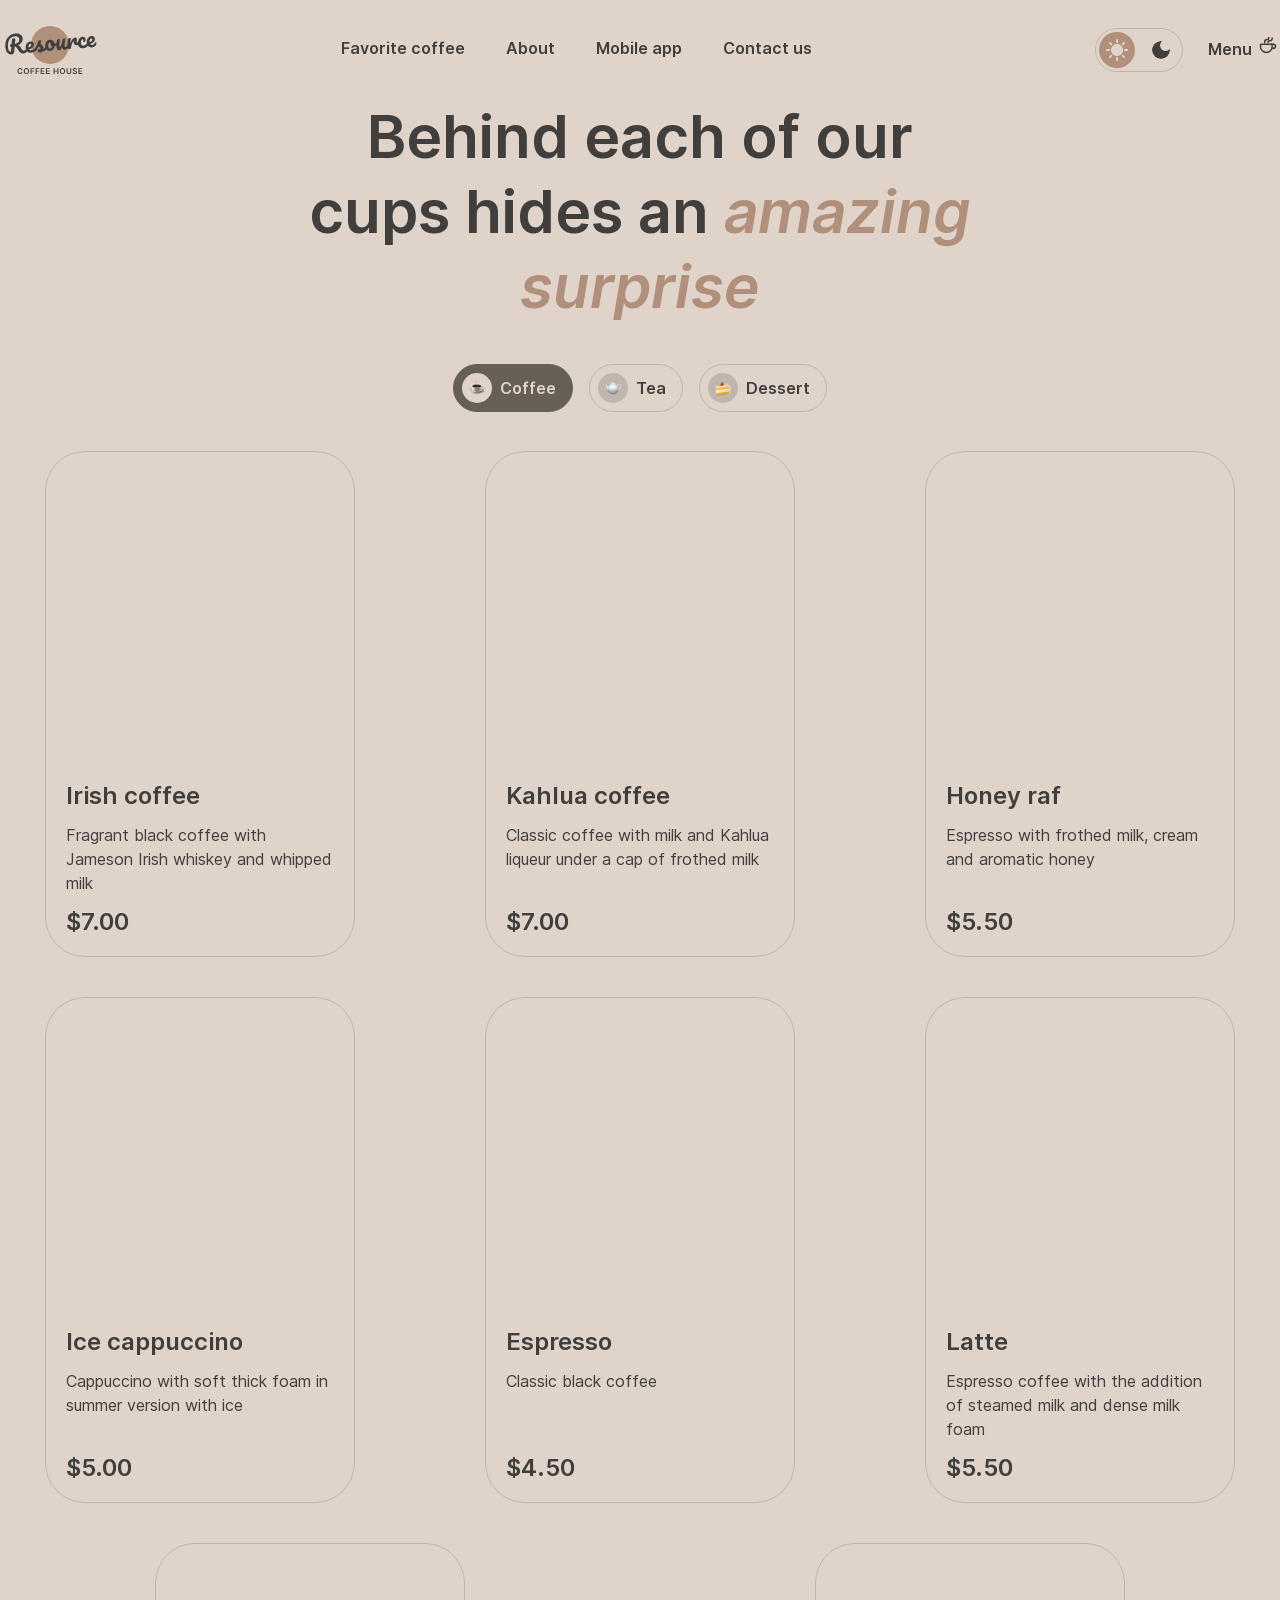
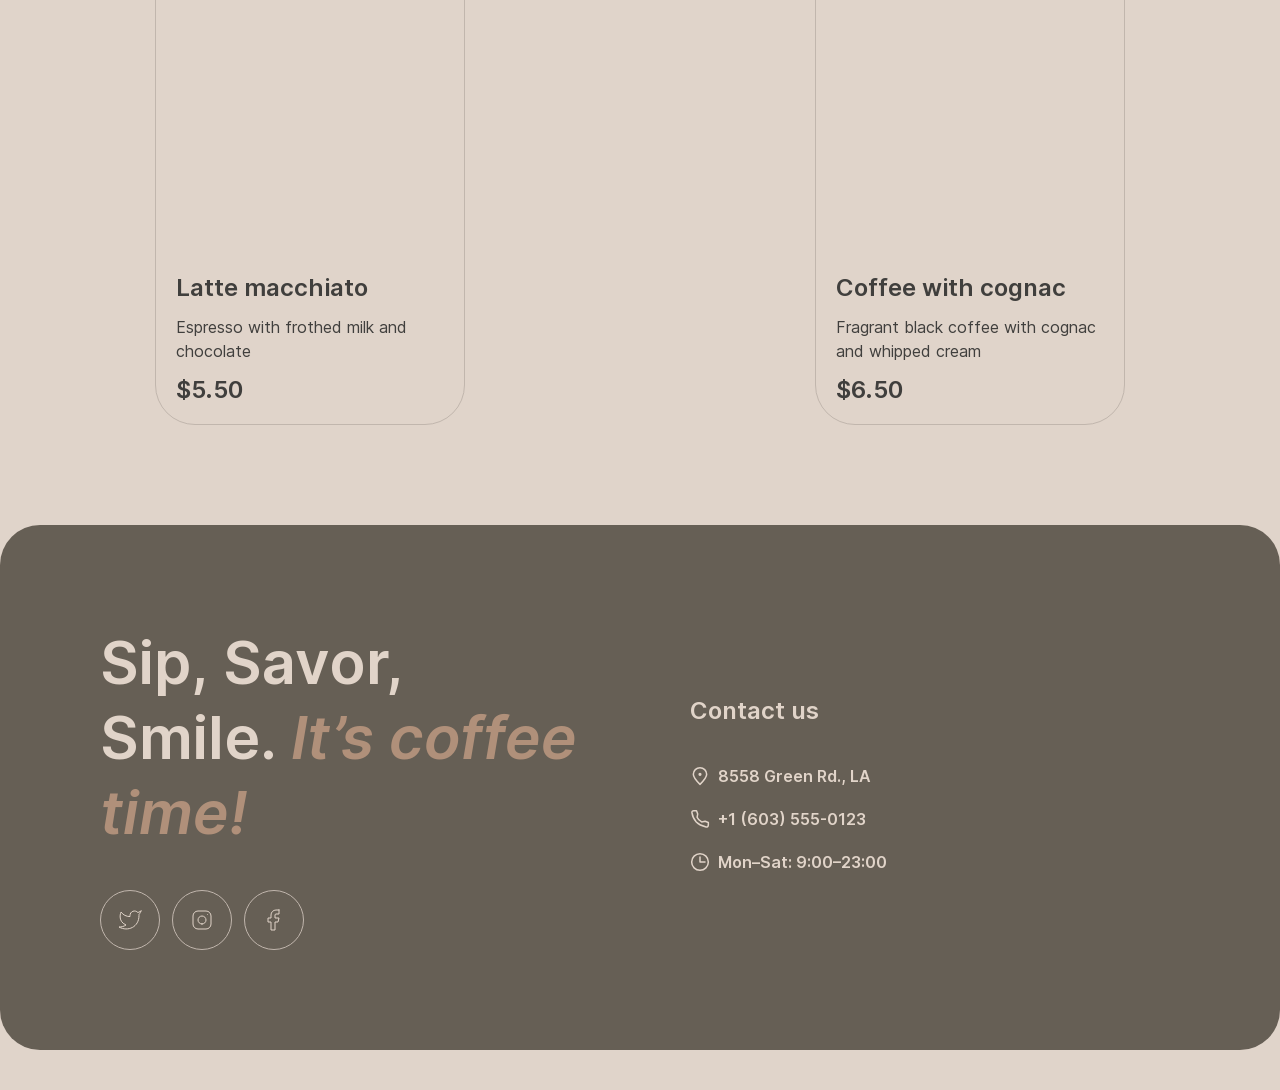
==== commit ab29a08c: "fix: fix indent" ====
--- a/catalog/index.html
+++ b/catalog/index.html
@@ -62,7 +62,7 @@
 		<main>
 			<section class="menu">
 				<div class="wrapper">
-					<h1 class="title">Behind each of our cups hides an <em class="text-accent">amazing surprise</em></h1>
+					<h1 class="title">Behind each of our cups&nbsp;hides an <em class="text-accent">amazing surprise</em></h1>
 					<div class="tabs" data-tabs="tab">
 						<ul class="tabs__nav list-reset"></ul>
 						<div class="tabs__content"></div>
--- a/assets/css/style.css
+++ b/assets/css/style.css
@@ -118,6 +118,9 @@
     margin-bottom: 40px;
     font-size: 32px;
   }
+  .menu .text-accent {
+    display: block;
+  }
 }
 .banner {
   padding-top: 15px;
@@ -387,7 +390,7 @@
 }
 @media screen and (max-width: 830px) {
   .nav {
-    padding-top: 50px;
+    padding-top: 20px;
     position: fixed;
     z-index: 15;
     top: 85px;
@@ -754,6 +757,12 @@
   margin-top: 39px;
 }
 
+@media screen and (max-width: 576px) {
+  .tabs__nav {
+    -moz-column-gap: 8px;
+         column-gap: 8px;
+  }
+}
 button {
   font-family: "Inter", "Verdana", sans-serif;
 }
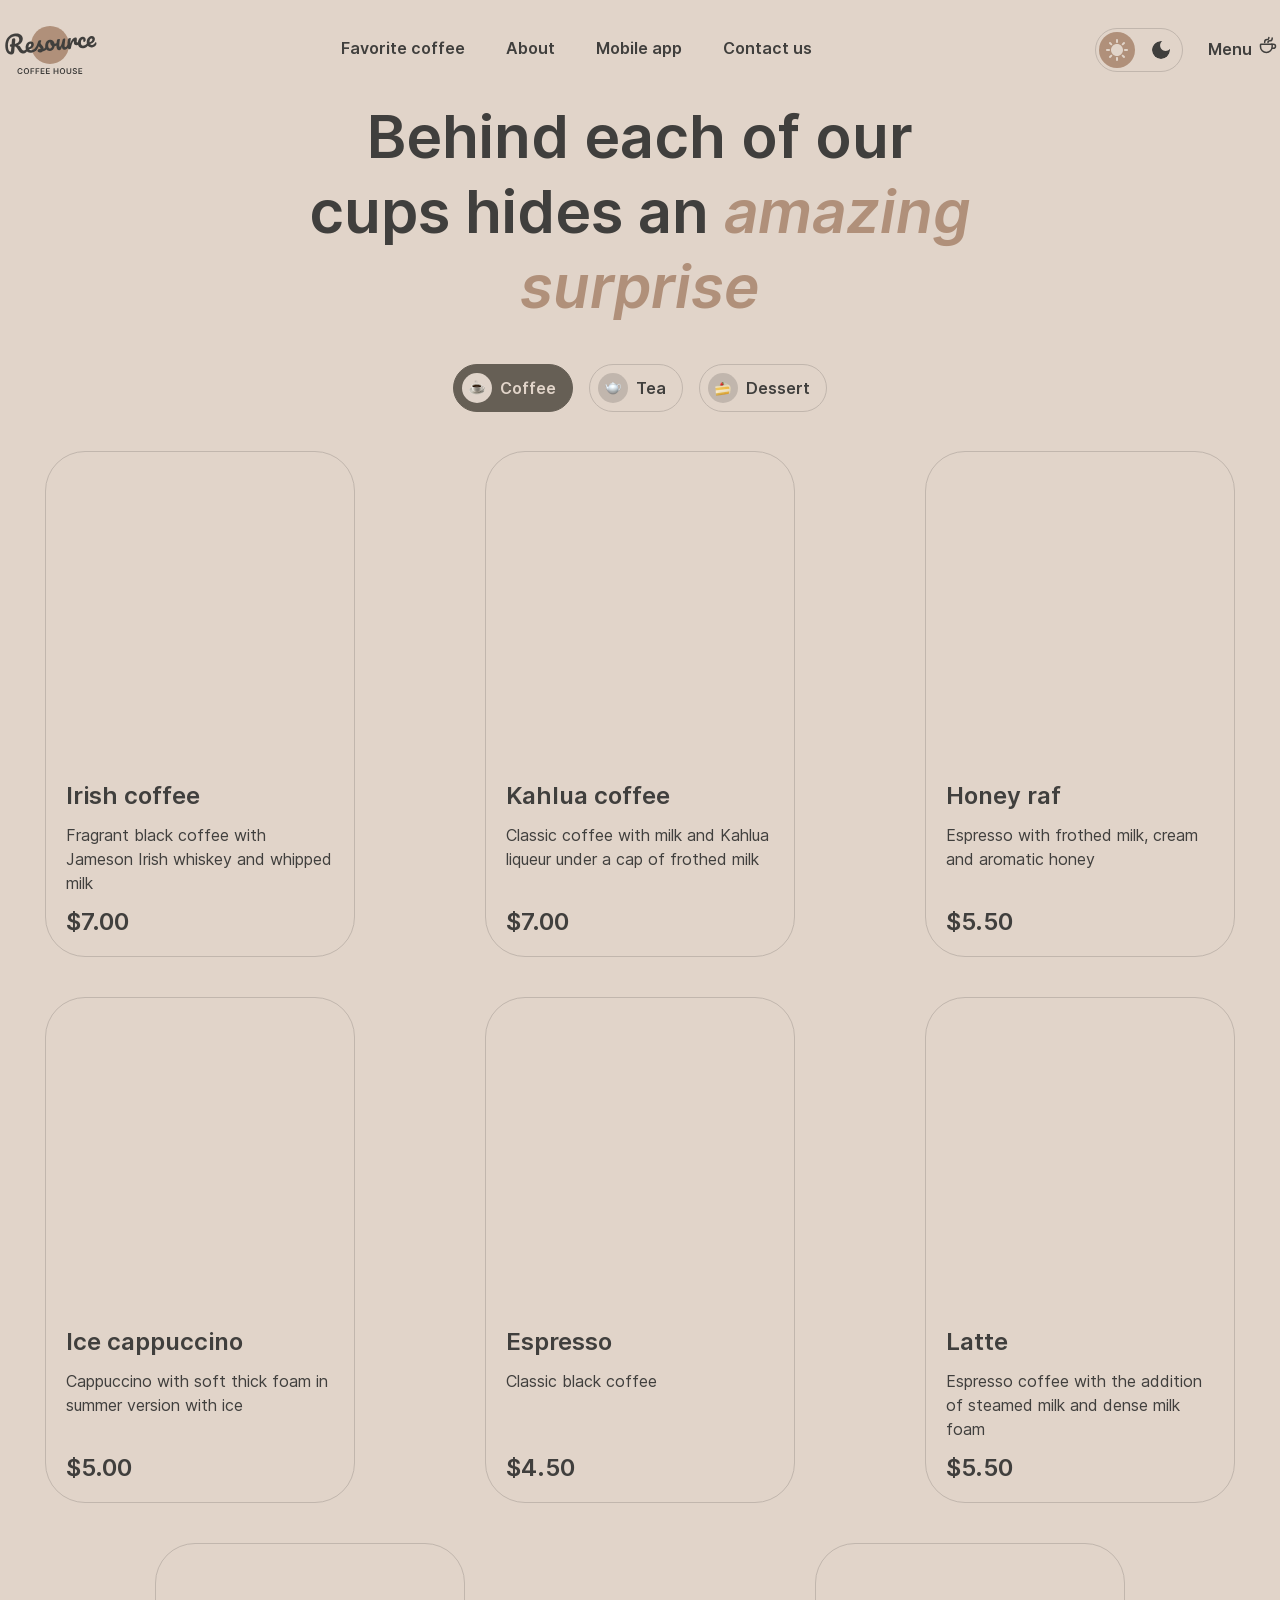
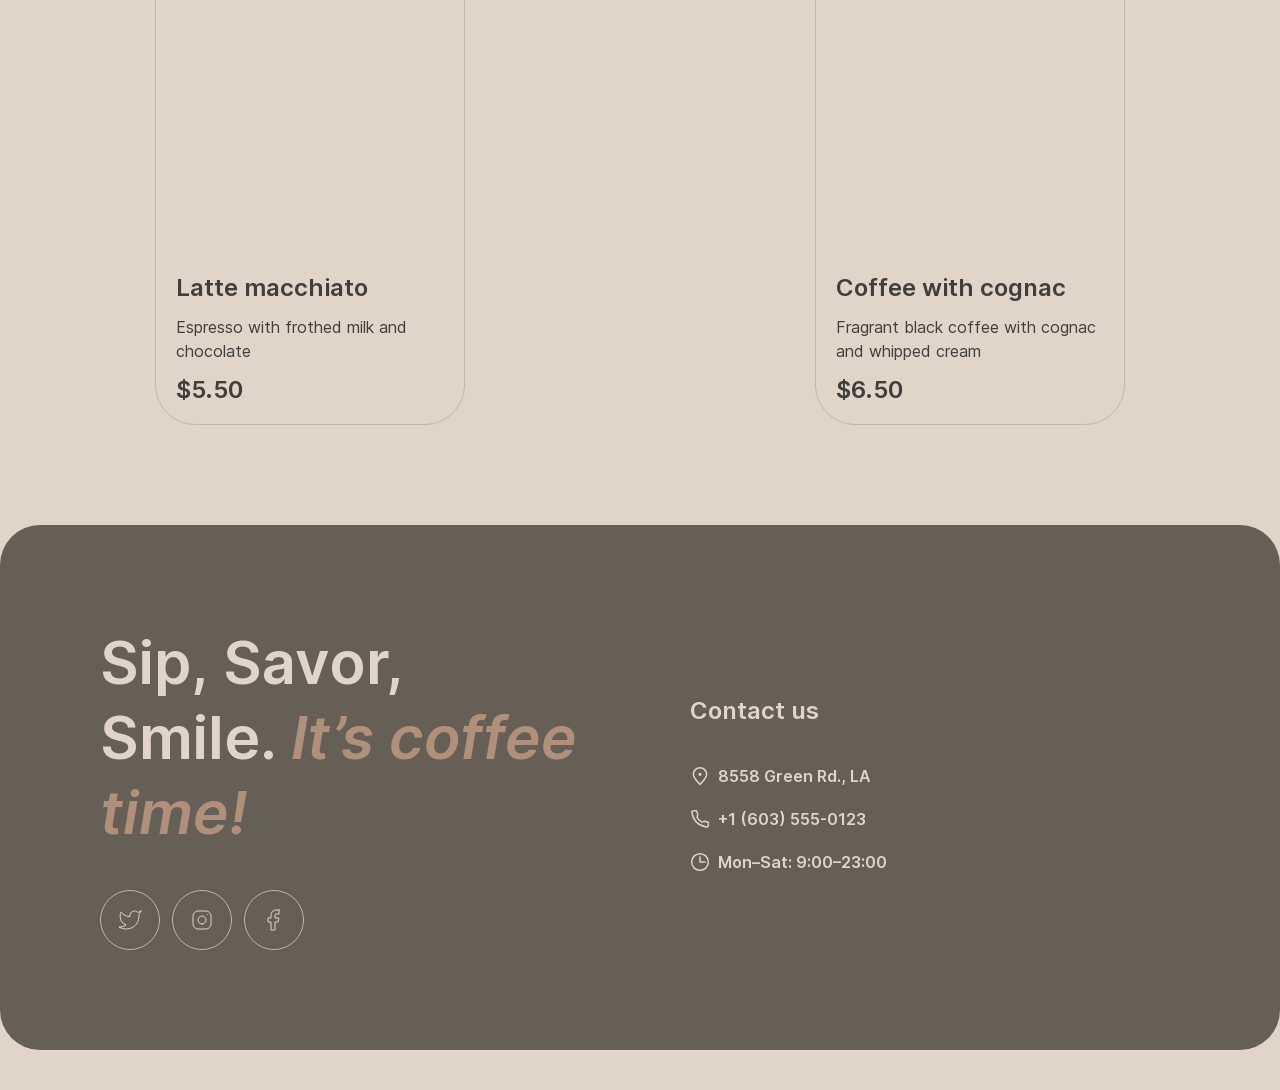
==== commit 0a8ca7bc: "feat: add modal" ====
--- a/catalog/index.html
+++ b/catalog/index.html
@@ -12,11 +12,11 @@
 		<header class="header">
 			<div class="wrapper">
 				<div class="logo">
-					<a href="../" class="logo__link">
-						<svg class="logo__img logo__img_light" width="100" height="60">
+					<a href="../" class="logo__link" aria-label="Logo link">
+						<svg class="logo__img logo__img_light" width="100" height="60" aria-hidden="true">
 							<use xlink:href="../assets/img/logo.svg#logo"></use>
 						</svg>
-						<svg class="logo__img logo__img_dark" width="100" height="60">
+						<svg class="logo__img logo__img_dark" width="100" height="60" aria-hidden="true">
 							<use xlink:href="../assets/img/logo-dark.svg#logo"></use>
 						</svg>
 					</a>
@@ -133,6 +133,42 @@
 			</div>
 		</footer>
 
+		<div class="modal" id="modal">
+			<div class="modal__content">
+				<div class="modal__img">
+					<img class="modal__img-picture" src="" alt="">
+				</div>
+				<div class="modal__body">
+					<p class="modal__title">Оставьте заявку</p>
+					<p class="modal__descr">и я в ближайшее время свяжусь с Вами</p>
+
+					<form class="form" action="#" method="post">
+						<div class="form__body">
+							<div class="form__row">
+								<p class="form__title">Size</p>
+								<div class="form__group form__sizes"></div>
+							</div>
+							<div class="form__row">
+								<p class="form__title">Additives</p>
+								<div class="form__group form__additives"></div>
+							</div>
+						</div>
+						<div class="form__sum">
+							<p class="modal__title">Total:</p>
+							<p class="modal__title form__price"></p>
+						</div>
+						<p class="modal__info">
+							<svg class="info-label" aria-hidden="true">
+								<use xlink:href="../assets/img/svg/info.svg#icon"></use>
+							</svg>
+							The cost is not final. Download our mobile app to see the final price and place your order. Earn loyalty points and enjoy your favorite coffee with up to 20% discount.
+						</p>
+						<button class="form__btn btn-reset" type="reset">Close</button>
+					</form>
+				</div>
+			</div>
+		</div>
+
 		<script src="../assets/js/burger.js"></script>
 		<script src="../assets/js/theme.js"></script>
 		<script type="module" src="../assets/js/draw-cards.js"></script>
--- a/assets/css/style.css
+++ b/assets/css/style.css
@@ -12,7 +12,14 @@
   display: none;
 }
 
-@media screen and (max-width: 830px) {
+.lock {
+  overflow: hidden;
+  -webkit-user-select: none;
+     -moz-user-select: none;
+          user-select: none;
+}
+
+@media screen and (max-width: 768px) {
   .disable-scroll {
     overflow: hidden;
     -webkit-user-select: none;
@@ -52,24 +59,28 @@
   --body: #e0d4ca;
   --bg: #e1d4c9;
   --bg-footer: #665f55;
+  --bg-modal: #e1d4c9;
   --text: #403f3d;
   --accent: #a9754f;
   --inverse: #e1d4c9;
   --border: #c1b6ad;
   --border-inverse: #665f55;
   --overlay: rgba(64, 63, 61, 0.5019607843);
+  --label: #665f55;
 }
 
 [data-theme=dark] {
   --body: #292826;
   --bg: #292826;
   --bg-footer: #403f3d;
+  --bg-modal: #403f3d;
   --text: #e1d4c9;
   --accent: #b0907a;
   --inverse: #e1d4c9;
   --border: #665f55;
   --border-inverse: #c1b6ad;
   --overlay: rgba(41, 40, 38, 0.5019607843);
+  --label: #292826;
 }
 
 body {
@@ -78,7 +89,7 @@
   font-weight: 600;
   font-size: 16px;
   line-height: 1.25;
-  background-color: var(--body);
+  background-color: var(--bg);
   color: var(--text);
   transition: background-color 0.3s ease-in-out, color 0.3s ease-in-out;
 }
@@ -107,6 +118,11 @@
   .wrapper {
     padding-left: 40px;
     padding-right: 40px;
+  }
+}
+@media screen and (max-width: 768px) {
+  body {
+    padding-top: 84px;
   }
 }
 @media screen and (max-width: 576px) {
@@ -341,6 +357,32 @@
   display: inline-block;
 }
 
+@media screen and (max-width: 992px) {
+  .header .actions {
+    -moz-column-gap: 20px;
+         column-gap: 20px;
+  }
+}
+@media screen and (max-width: 850px) {
+  .header .wrapper,
+  .header .actions {
+    -moz-column-gap: 15px;
+         column-gap: 15px;
+  }
+}
+@media screen and (max-width: 768px) {
+  .header {
+    position: fixed;
+    top: 0;
+    left: 0;
+    right: 0;
+    z-index: 15;
+    margin-top: 0;
+    padding-top: 20px;
+    background-color: var(--bg);
+    transition: background-color 0.3s ease-in-out;
+  }
+}
 @media screen and (max-width: 576px) {
   .header .actions {
     -moz-column-gap: 11px;
@@ -378,7 +420,7 @@
   stroke: var(--text);
 }
 
-@media screen and (min-width: 830.5px) {
+@media screen and (min-width: 768.5px) {
   .nav__item_md {
     display: none;
   }
@@ -386,27 +428,52 @@
 @media screen and (max-width: 992px) {
   .nav__list {
     margin: 0;
+    -moz-column-gap: 25px;
+         column-gap: 25px;
   }
 }
 @media screen and (max-width: 830px) {
+  .nav__list {
+    -moz-column-gap: 20px;
+         column-gap: 20px;
+  }
+  .nav__link {
+    font-size: 15px;
+  }
+}
+@media screen and (max-width: 790px) {
+  .nav__list {
+    -moz-column-gap: 15px;
+         column-gap: 15px;
+  }
+  .nav__link {
+    font-size: 14.5px;
+  }
+}
+@media screen and (max-width: 768px) {
   .nav {
-    padding-top: 20px;
+    padding: 60px 0;
     position: fixed;
     z-index: 15;
-    top: 85px;
+    top: 84px;
     right: -100%;
-    width: min(100vw, 768px);
-    height: calc(100vh - 85px);
+    width: 100vw;
+    height: calc(100vh - 84px);
+    height: calc(100dvh - 84px);
     background-color: var(--bg);
     display: flex;
     flex-direction: column;
     align-items: center;
-    justify-content: center;
+    justify-content: flex-start;
     row-gap: 25px;
     opacity: 0;
     visibility: hidden;
     overflow-y: auto;
+    overscroll-behavior: contain;
     transition: right 0.3s linear, opacity 0.3s ease, visibility 0.3s ease, background-color 0.3s ease-in-out;
+  }
+  .nav > :last-child {
+    margin-bottom: auto;
   }
   .nav.open {
     right: 0;
@@ -480,7 +547,7 @@
   transition: opacity 0.3s ease-in-out, visibility 0.3s linear;
 }
 
-@media screen and (min-width: 830.5px) {
+@media screen and (min-width: 768.5px) {
   .burger,
   .overlay {
     display: none;
@@ -493,6 +560,14 @@
   position: relative;
   z-index: 0;
   padding-bottom: 43px;
+  touch-action: pan-y;
+}
+.carousel .slider__wrapper {
+  width: 100%;
+  display: grid;
+  position: relative;
+  z-index: 0;
+  overflow: hidden;
 }
 .carousel .slider__btn {
   position: absolute;
@@ -503,11 +578,11 @@
   justify-content: center;
   align-items: center;
 }
+.carousel .slider__btn_prev {
+  left: 5px;
+}
 .carousel .slider__btn_next {
   right: 5px;
-}
-.carousel .slider__btn_prev {
-  left: 5px;
 }
 .carousel .slider__pagination {
   position: absolute;
@@ -526,15 +601,22 @@
   border-radius: 100px;
   background-color: var(--border);
   cursor: pointer;
-  transition: background-color 0.3s ease-in-out;
+  transition: background-color 0.5s ease-in-out;
 }
 .carousel .slider__pagination .bullet.active {
   background-color: var(--border-inverse);
 }
 .carousel .slide {
+  grid-area: 1/1;
+  visibility: hidden;
+  position: relative;
   display: flex;
   flex-direction: column;
   align-items: center;
+  animation: 0.5s ease-in-out;
+}
+.carousel .slide.active, .carousel .slide.next {
+  visibility: visible;
 }
 .carousel .slide__title {
   margin-top: 21px;
@@ -544,32 +626,63 @@
 .carousel .slide__descr {
   max-width: 470px;
   margin-top: 15px;
+  margin-bottom: 17px;
   font-size: 16px;
   font-weight: 400;
   line-height: 1.5;
   text-align: center;
 }
 .carousel .slide__price {
-  margin-top: 17px;
+  margin-top: auto;
   font-size: 24px;
 }
-
+.carousel .to-left {
+  animation-name: left;
+}
+.carousel .from-right {
+  animation-name: right;
+}
+.carousel .to-right {
+  animation-name: right;
+  animation-direction: reverse;
+}
+.carousel .from-left {
+  animation-name: left;
+  animation-direction: reverse;
+}
+
+@keyframes left {
+  from {
+    left: 0;
+  }
+  to {
+    left: -100%;
+  }
+}
+@keyframes right {
+  from {
+    left: 100%;
+  }
+  to {
+    left: 0;
+  }
+}
 @media screen and (max-width: 992px) {
   .carousel .slider__btn_prev {
     left: 0;
   }
   .carousel .slider__btn_next {
-    right: 0px;
+    right: 0;
   }
 }
 @media screen and (max-width: 576px) {
-  .slider__btn {
+  .carousel .slider__btn {
     display: none;
   }
   .carousel .slider__pagination .bullet {
     height: 4px;
   }
-  .slide__img {
+  .carousel .slide__img {
     width: -moz-fit-content;
     width: fit-content;
     max-width: 100%;
@@ -777,20 +890,24 @@
   display: flex;
   justify-content: center;
   align-items: center;
-  -moz-column-gap: 8px;
-       column-gap: 8px;
   color: var(--text);
   background-color: var(--bg);
   border-radius: 100px;
 }
 .banner__link .icon {
+  margin-left: 0;
+  width: 0;
+  height: 20px;
+  opacity: 0;
+  visibility: hidden;
+  stroke: var(--text);
+  transition: 0.45s ease-in-out;
+}
+.banner__link:hover .icon {
+  margin-left: 8px;
   width: 20px;
-  height: 20px;
-  display: none;
-  stroke: var(--text);
-}
-.banner__link:hover .icon {
-  display: block;
+  opacity: 1;
+  visibility: visible;
 }
 
 .menu-btn {
@@ -904,9 +1021,6 @@
   }
 }
 @media screen and (max-width: 830px) {
-  .menu-btn {
-    display: none;
-  }
   .theme-btn {
     padding: 5px 3px;
     -moz-column-gap: 9px;
@@ -918,6 +1032,11 @@
   }
   .theme-btn__icon_dark {
     padding: 10px;
+  }
+}
+@media screen and (max-width: 768px) {
+  .menu-btn {
+    display: none;
   }
 }
 .tabs__more[hidden] {
@@ -937,12 +1056,22 @@
   border: 1px solid var(--border);
   border-radius: 40px;
 }
+.card:hover .card__img-picture {
+  transform: scale(1.05);
+}
 .card__img {
   width: 100%;
   height: 310px;
+  overflow: hidden;
+  border-radius: 40px;
+}
+.card__img-picture {
+  width: 100%;
+  height: 100%;
   -o-object-fit: cover;
      object-fit: cover;
-  border-radius: 40px;
+  transform: scale(1);
+  transition: transform 0.3s ease-in-out;
 }
 .card__body {
   flex: 1;
@@ -968,4 +1097,168 @@
   font-size: 24px;
   font-weight: 600;
   line-height: 1.25;
+}
+
+.modal {
+  width: 100vw;
+  height: 100vh;
+  background-color: var(--overlay);
+  backdrop-filter: blur(2px);
+  position: fixed;
+  top: 0;
+  left: 0;
+  z-index: 100;
+  display: flex;
+  justify-content: center;
+  align-items: center;
+  pointer-events: none;
+  opacity: 0;
+  transition: opacity 0.3s;
+}
+.modal.active {
+  pointer-events: all;
+  opacity: 1;
+}
+.modal.active .modal__content {
+  transform: scale(1);
+}
+.modal__content {
+  width: 95%;
+  max-width: 800px;
+  min-height: 300px;
+  max-height: calc(100vh - 40px);
+  max-height: calc(100dvh - 40px);
+  padding: 16px;
+  display: flex;
+  -moz-column-gap: 20px;
+       column-gap: 20px;
+  color: var(--text);
+  background: var(--bg-modal);
+  border: 1px solid var(--color-text);
+  border-radius: 40px;
+  transform: scale(0);
+  transition: transform 0.3s linear;
+  overflow-y: auto;
+}
+.modal__img {
+  flex-shrink: 0;
+}
+.modal__img-picture {
+  width: 310px;
+  height: auto;
+  border-radius: 40px;
+}
+.modal__title {
+  font-size: 24px;
+  font-weight: 600;
+  line-height: 1.25;
+}
+.modal__descr {
+  margin-top: 12px;
+  font-size: 16px;
+  font-weight: 400;
+  line-height: 1.5;
+}
+.modal__info {
+  max-width: 415px;
+  padding: 12px 0;
+  font-size: 10px;
+  font-weight: 600;
+  line-height: 1.4;
+  border-top: 1px solid var(--border);
+  display: flex;
+  align-items: flex-start;
+  -moz-column-gap: 9px;
+       column-gap: 9px;
+}
+.modal__info .info-label {
+  flex-shrink: 0;
+  display: inline-block;
+  width: 16px;
+  height: 16px;
+  stroke: var(--text);
+}
+.modal .form {
+  margin-top: 20px;
+  display: flex;
+  flex-direction: column;
+  row-gap: 20px;
+}
+.modal .form__body {
+  display: flex;
+  flex-direction: column;
+  row-gap: 20px;
+}
+.modal .form__title {
+  font-size: 16px;
+  line-height: 1.5;
+  font-weight: 400;
+}
+.modal .form__sum {
+  display: flex;
+  justify-content: space-between;
+}
+.modal .form__group {
+  margin-top: 8px;
+  display: flex;
+  flex-wrap: wrap;
+  gap: 8px;
+}
+.modal .form__label {
+  padding: 8px;
+  padding-right: 16px;
+  font-size: 16px;
+  line-height: 1.5;
+  font-weight: 600;
+  border: 1px solid var(--border);
+  border-radius: 100px;
+  display: flex;
+  align-items: center;
+  -moz-column-gap: 8px;
+       column-gap: 8px;
+  cursor: pointer;
+  transition: background-color 0.3s ease-in-out, color 0.3s ease-in-out;
+}
+.modal .form__label .label__item {
+  display: inline-block;
+  width: 30px;
+  height: 30px;
+  display: flex;
+  justify-content: center;
+  align-items: center;
+  border-radius: 50%;
+  color: var(--text);
+  background-color: var(--border);
+  transition: background-color 0.3s ease-in-out;
+}
+.modal .form__btn {
+  width: 100%;
+  padding: 10px 20px;
+  color: var(--text);
+  border: 1px solid #665f55;
+  border-radius: 100px;
+  transition: color 0.3s, background-color 0.3s, border-color 0.3s;
+}
+.modal .form__btn:hover {
+  color: var(--inverse);
+  background-color: var(--label);
+  border-color: var(--label);
+}
+.modal .form input {
+  display: none;
+}
+
+.radio-btn:checked + .form__label {
+  color: var(--inverse);
+  background-color: var(--label);
+  border-color: var(--label);
+}
+.radio-btn:checked + .form__label .label__item {
+  background-color: var(--bg-modal);
+}
+
+@media screen and (max-width: 576px) {
+  .modal__img {
+    display: none;
+  }
 }/*# sourceMappingURL=style.css.map */
